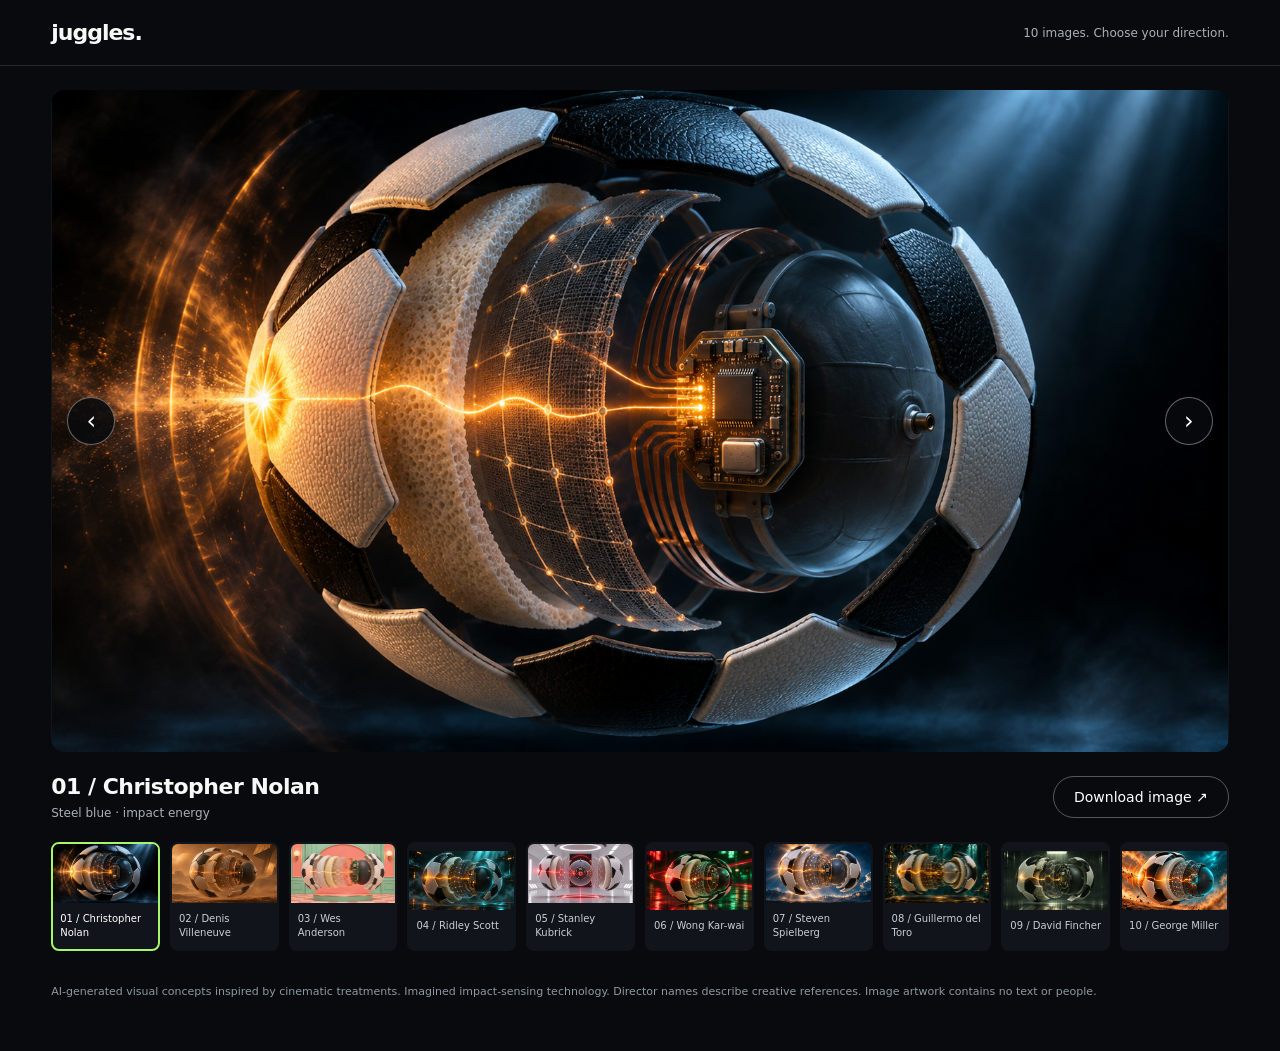
==== index.html @ 2e3f1935 "Create Juggles gallery with ten cinematic smart football hero images" ====
<!doctype html>
<html lang="en"><head><meta charset="utf-8"><meta name="viewport" content="width=device-width,initial-scale=1"><title>Juggles — Ten cinematic directions</title><meta name="description" content="Ten cinematic exploded-view smart football concepts. Choose your hero image."><style>
*{box-sizing:border-box}body{margin:0;background:#080a0d;color:#f8f8f8;font:14px system-ui,sans-serif}button,a{-webkit-tap-highlight-color:transparent}button{font:inherit;cursor:pointer}header{display:flex;justify-content:space-between;align-items:center;padding:20px 4vw;border-bottom:1px solid #ffffff20}.brand{font-size:22px;font-weight:800;letter-spacing:-1px}header span{font-size:12px;color:#a9b0ba}main{max-width:1800px;margin:auto;padding:24px 4vw}.hero{position:relative;background:#12151a;border-radius:14px;overflow:hidden;aspect-ratio:16/9}.hero img{width:100%;height:100%;object-fit:contain;display:block}.hero button{position:absolute;top:50%;transform:translateY(-50%);width:48px;height:48px;background:#080a0ddd;color:white;border:1px solid #ffffff60;border-radius:50%;font-size:24px}.prev{left:16px}.next{right:16px}.info{display:flex;align-items:center;justify-content:space-between;gap:20px;margin:22px 0}.info h1{font-size:22px;margin:0 0 7px;letter-spacing:-.5px}.info p{font-size:12px;color:#a9b0ba;margin:0}.info a{color:white;border:1px solid #ffffff50;border-radius:30px;padding:12px 20px;text-decoration:none;white-space:nowrap}.choices{display:grid;grid-template-columns:repeat(10,1fr);gap:10px;padding-bottom:20px}.choice{padding:0;background:#11151b;color:#c9ced5;text-align:left;border:2px solid transparent;border-radius:8px;overflow:hidden}.choice[aria-pressed=true]{border-color:#a6f56d;color:white}.choice img{width:100%;aspect-ratio:16/9;object-fit:cover;display:block}.choice span{font-size:10px;display:block;padding:9px 7px;line-height:1.4}button:focus-visible,a:focus-visible{outline:3px solid #a6f56d;outline-offset:4px}.note{font-size:11px;color:#8f98a5;line-height:1.7;margin:12px 0 25px}.loading{position:absolute;inset:0;display:grid;place-content:center;color:#a9b0ba;pointer-events:none}.hero img{position:relative}.sr-only{position:absolute;width:1px;height:1px;overflow:hidden;clip:rect(0,0,0,0)}@media(max-width:1000px){.choices{grid-template-columns:repeat(5,1fr)}}@media(max-width:600px){header{padding:17px 5vw}header span{font-size:10px}main{padding:20px 5vw}.hero{aspect-ratio:4/3;border-radius:9px}.hero button{width:40px;height:40px}.prev{left:8px}.next{right:8px}.info{align-items:flex-start}.info h1{font-size:18px}.info a{font-size:11px;padding:10px 14px}.choices{grid-template-columns:repeat(2,1fr);gap:12px}.choice span{font-size:12px}.note{font-size:11px}}
</style></head><body><header><a class="brand" href="./" style="color:inherit;text-decoration:none">juggles.</a><span>10 images. Choose your direction.</span></header><main><div class="hero"><span class="loading">Loading image…</span><img id="hero" src="assets/01.png" alt="Exploded smart football concept with impact sensors"><button class="prev" aria-label="Previous image">‹</button><button class="next" aria-label="Next image">›</button></div><div class="info"><div aria-live="polite"><h1 id="title"></h1><p id="subtitle"></p></div><a id="download" href="assets/01.png" download>Download image ↗</a></div><div class="choices" aria-label="Choose an image"></div><p class="note">AI-generated visual concepts inspired by cinematic treatments. Imagined impact-sensing technology. Director names describe creative references. Image artwork contains no text or people.</p></main><script>
const directions=[['Christopher Nolan','Steel blue · impact energy'],['Denis Villeneuve','Ochre haze · monumental minimalism'],['Wes Anderson','Pastels · precise symmetry'],['Ridley Scott','Industrial noir · volumetric light'],['Stanley Kubrick','Space-age white · red core'],['Wong Kar-wai','Jade & red · nocturnal atmosphere'],['Steven Spielberg','Warm backlight · cinematic wonder'],['Guillermo del Toro','Teal & gold · mechanical intricacy'],['David Fincher','Graphite · forensic precision'],['George Miller','Burnt orange · kinetic spectacle']];
const choices=document.querySelector('.choices');let current=0;
directions.forEach(([name],index)=>{const button=document.createElement('button');button.className='choice';button.setAttribute('aria-label',`Choose image ${index+1}, ${name} inspired`);button.innerHTML=`<img src="assets/${String(index+1).padStart(2,'0')}.png" alt="" loading="lazy"><span>${String(index+1).padStart(2,'0')} / ${name}</span>`;button.addEventListener('click',()=>select(index));choices.append(button)});
function select(index){current=(index+directions.length)%directions.length;const [name,description]=directions[current];const src=`assets/${String(current+1).padStart(2,'0')}.png`;document.querySelector('#hero').src=src;document.querySelector('#hero').alt=`${name}-inspired exploded soccer ball showing its layered shell and internal impact sensor technology. ${description}.`;document.querySelector('#title').textContent=`${String(current+1).padStart(2,'0')} / ${name}`;document.querySelector('#subtitle').textContent=description;document.querySelector('#download').href=src;document.querySelectorAll('.choice').forEach((button,i)=>button.setAttribute('aria-pressed',String(i===current)));history.replaceState(null,'',`#${current+1}`)}
document.querySelector('.prev').addEventListener('click',()=>select(current-1));document.querySelector('.next').addEventListener('click',()=>select(current+1));document.addEventListener('keydown',event=>{if(event.key==='ArrowLeft')select(current-1);if(event.key==='ArrowRight')select(current+1)});const initial=Number(location.hash.slice(1));select(Number.isInteger(initial)&&initial>=1&&initial<=10?initial-1:0);
</script></body></html>
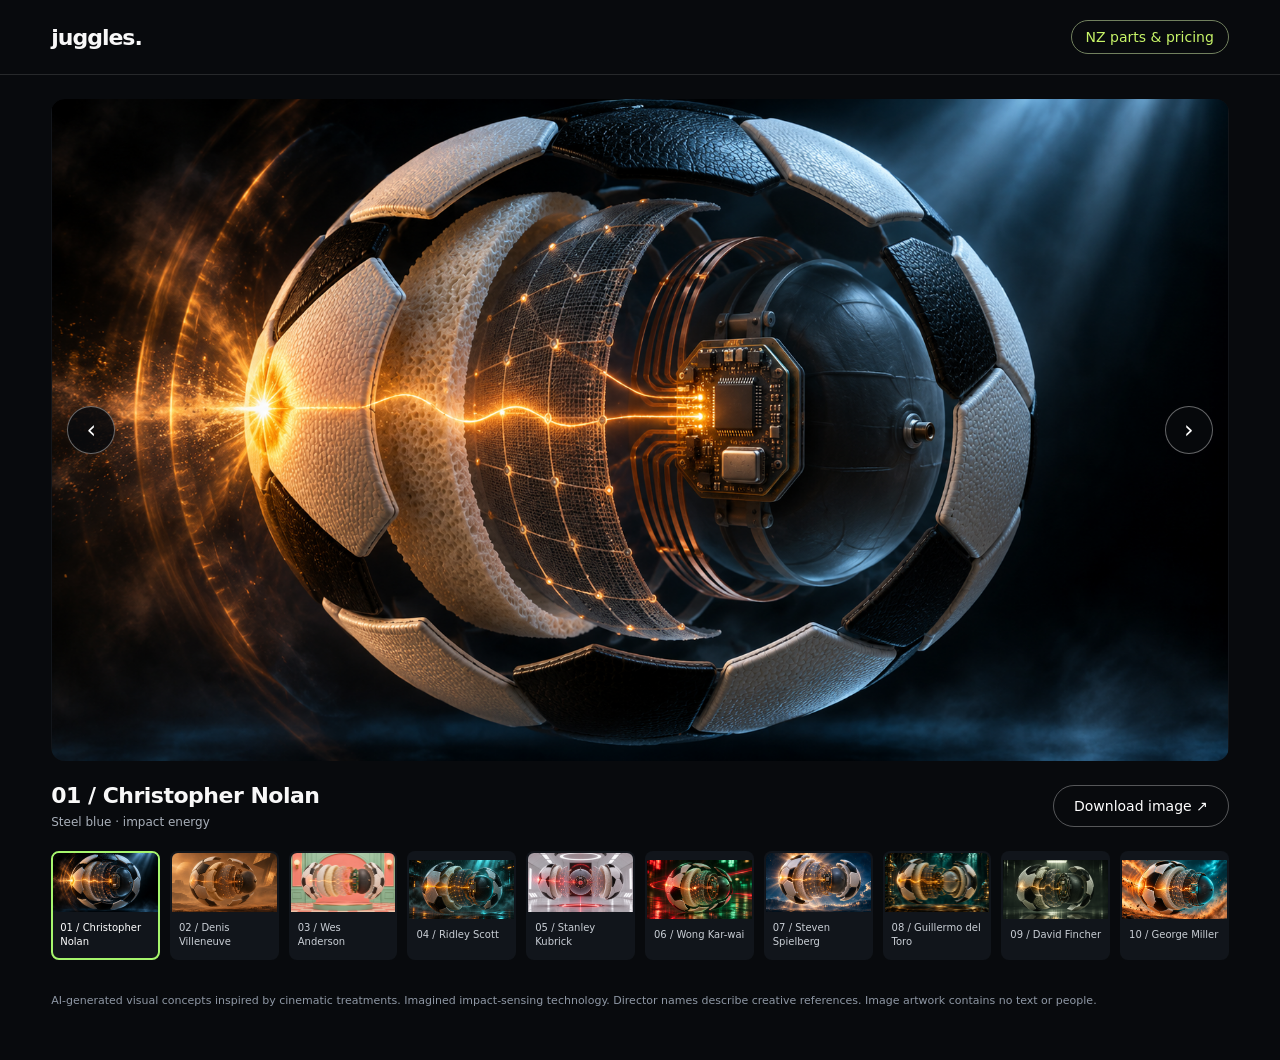
==== commit f7e49f82: "Publish the Juggles NZ parts and shipping guide" ====
--- a/index.html
+++ b/index.html
@@ -1,7 +1,7 @@
 <!doctype html>
 <html lang="en"><head><meta charset="utf-8"><meta name="viewport" content="width=device-width,initial-scale=1"><title>Juggles — Ten cinematic directions</title><meta name="description" content="Ten cinematic exploded-view smart football concepts. Choose your hero image."><style>
 *{box-sizing:border-box}body{margin:0;background:#080a0d;color:#f8f8f8;font:14px system-ui,sans-serif}button,a{-webkit-tap-highlight-color:transparent}button{font:inherit;cursor:pointer}header{display:flex;justify-content:space-between;align-items:center;padding:20px 4vw;border-bottom:1px solid #ffffff20}.brand{font-size:22px;font-weight:800;letter-spacing:-1px}header span{font-size:12px;color:#a9b0ba}main{max-width:1800px;margin:auto;padding:24px 4vw}.hero{position:relative;background:#12151a;border-radius:14px;overflow:hidden;aspect-ratio:16/9}.hero img{width:100%;height:100%;object-fit:contain;display:block}.hero button{position:absolute;top:50%;transform:translateY(-50%);width:48px;height:48px;background:#080a0ddd;color:white;border:1px solid #ffffff60;border-radius:50%;font-size:24px}.prev{left:16px}.next{right:16px}.info{display:flex;align-items:center;justify-content:space-between;gap:20px;margin:22px 0}.info h1{font-size:22px;margin:0 0 7px;letter-spacing:-.5px}.info p{font-size:12px;color:#a9b0ba;margin:0}.info a{color:white;border:1px solid #ffffff50;border-radius:30px;padding:12px 20px;text-decoration:none;white-space:nowrap}.choices{display:grid;grid-template-columns:repeat(10,1fr);gap:10px;padding-bottom:20px}.choice{padding:0;background:#11151b;color:#c9ced5;text-align:left;border:2px solid transparent;border-radius:8px;overflow:hidden}.choice[aria-pressed=true]{border-color:#a6f56d;color:white}.choice img{width:100%;aspect-ratio:16/9;object-fit:cover;display:block}.choice span{font-size:10px;display:block;padding:9px 7px;line-height:1.4}button:focus-visible,a:focus-visible{outline:3px solid #a6f56d;outline-offset:4px}.note{font-size:11px;color:#8f98a5;line-height:1.7;margin:12px 0 25px}.loading{position:absolute;inset:0;display:grid;place-content:center;color:#a9b0ba;pointer-events:none}.hero img{position:relative}.sr-only{position:absolute;width:1px;height:1px;overflow:hidden;clip:rect(0,0,0,0)}@media(max-width:1000px){.choices{grid-template-columns:repeat(5,1fr)}}@media(max-width:600px){header{padding:17px 5vw}header span{font-size:10px}main{padding:20px 5vw}.hero{aspect-ratio:4/3;border-radius:9px}.hero button{width:40px;height:40px}.prev{left:8px}.next{right:8px}.info{align-items:flex-start}.info h1{font-size:18px}.info a{font-size:11px;padding:10px 14px}.choices{grid-template-columns:repeat(2,1fr);gap:12px}.choice span{font-size:12px}.note{font-size:11px}}
-</style></head><body><header><a class="brand" href="./" style="color:inherit;text-decoration:none">juggles.</a><span>10 images. Choose your direction.</span></header><main><div class="hero"><span class="loading">Loading image…</span><img id="hero" src="assets/01.png" alt="Exploded smart football concept with impact sensors"><button class="prev" aria-label="Previous image">‹</button><button class="next" aria-label="Next image">›</button></div><div class="info"><div aria-live="polite"><h1 id="title"></h1><p id="subtitle"></p></div><a id="download" href="assets/01.png" download>Download image ↗</a></div><div class="choices" aria-label="Choose an image"></div><p class="note">AI-generated visual concepts inspired by cinematic treatments. Imagined impact-sensing technology. Director names describe creative references. Image artwork contains no text or people.</p></main><script>
+.guide-link{display:inline-block;font-size:14px;color:#c8f568;text-decoration:none;padding:8px 14px;border-radius:20px;border:1px solid #71805e}.guide-link:hover{text-decoration:underline}</style></head><body><header><a class="brand" href="./" style="color:inherit;text-decoration:none">juggles.</a><nav aria-label="Project navigation"><a class="guide-link" href="parts/">NZ parts &amp; pricing</a></nav></header><main><div class="hero"><span class="loading">Loading image…</span><img id="hero" src="assets/01.png" alt="Exploded smart football concept with impact sensors"><button class="prev" aria-label="Previous image">‹</button><button class="next" aria-label="Next image">›</button></div><div class="info"><div aria-live="polite"><h1 id="title"></h1><p id="subtitle"></p></div><a id="download" href="assets/01.png" download>Download image ↗</a></div><div class="choices" aria-label="Choose an image"></div><p class="note">AI-generated visual concepts inspired by cinematic treatments. Imagined impact-sensing technology. Director names describe creative references. Image artwork contains no text or people.</p></main><script>
 const directions=[['Christopher Nolan','Steel blue · impact energy'],['Denis Villeneuve','Ochre haze · monumental minimalism'],['Wes Anderson','Pastels · precise symmetry'],['Ridley Scott','Industrial noir · volumetric light'],['Stanley Kubrick','Space-age white · red core'],['Wong Kar-wai','Jade & red · nocturnal atmosphere'],['Steven Spielberg','Warm backlight · cinematic wonder'],['Guillermo del Toro','Teal & gold · mechanical intricacy'],['David Fincher','Graphite · forensic precision'],['George Miller','Burnt orange · kinetic spectacle']];
 const choices=document.querySelector('.choices');let current=0;
 directions.forEach(([name],index)=>{const button=document.createElement('button');button.className='choice';button.setAttribute('aria-label',`Choose image ${index+1}, ${name} inspired`);button.innerHTML=`<img src="assets/${String(index+1).padStart(2,'0')}.png" alt="" loading="lazy"><span>${String(index+1).padStart(2,'0')} / ${name}</span>`;button.addEventListener('click',()=>select(index));choices.append(button)});
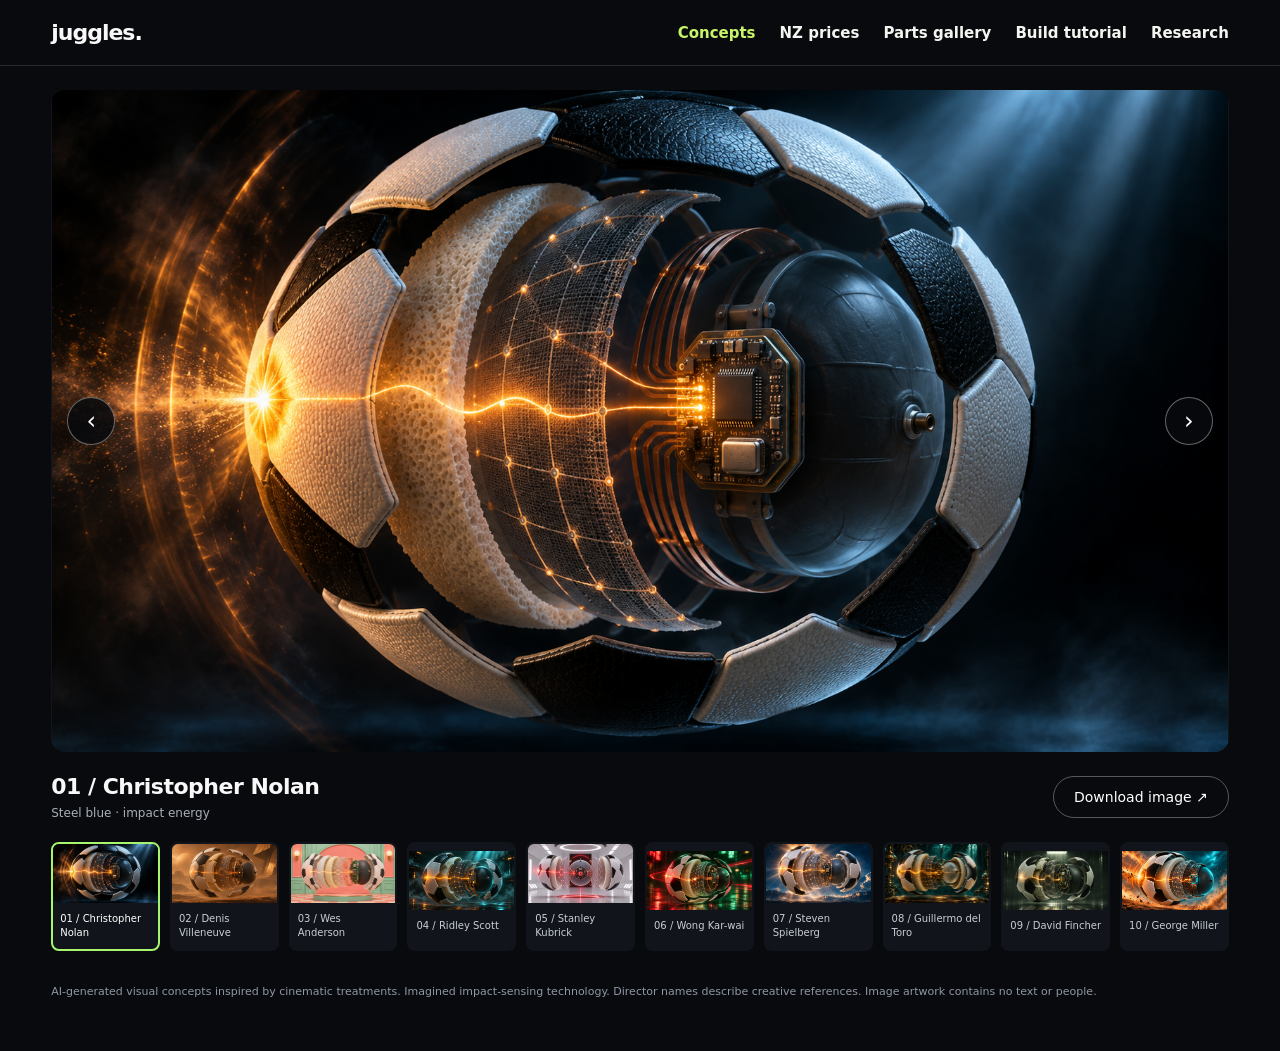
==== commit c7f25ca4: "Add component photo gallery, football build tutorial and research pages" ====
--- a/index.html
+++ b/index.html
@@ -1,7 +1,7 @@
 <!doctype html>
 <html lang="en"><head><meta charset="utf-8"><meta name="viewport" content="width=device-width,initial-scale=1"><title>Juggles — Ten cinematic directions</title><meta name="description" content="Ten cinematic exploded-view smart football concepts. Choose your hero image."><style>
 *{box-sizing:border-box}body{margin:0;background:#080a0d;color:#f8f8f8;font:14px system-ui,sans-serif}button,a{-webkit-tap-highlight-color:transparent}button{font:inherit;cursor:pointer}header{display:flex;justify-content:space-between;align-items:center;padding:20px 4vw;border-bottom:1px solid #ffffff20}.brand{font-size:22px;font-weight:800;letter-spacing:-1px}header span{font-size:12px;color:#a9b0ba}main{max-width:1800px;margin:auto;padding:24px 4vw}.hero{position:relative;background:#12151a;border-radius:14px;overflow:hidden;aspect-ratio:16/9}.hero img{width:100%;height:100%;object-fit:contain;display:block}.hero button{position:absolute;top:50%;transform:translateY(-50%);width:48px;height:48px;background:#080a0ddd;color:white;border:1px solid #ffffff60;border-radius:50%;font-size:24px}.prev{left:16px}.next{right:16px}.info{display:flex;align-items:center;justify-content:space-between;gap:20px;margin:22px 0}.info h1{font-size:22px;margin:0 0 7px;letter-spacing:-.5px}.info p{font-size:12px;color:#a9b0ba;margin:0}.info a{color:white;border:1px solid #ffffff50;border-radius:30px;padding:12px 20px;text-decoration:none;white-space:nowrap}.choices{display:grid;grid-template-columns:repeat(10,1fr);gap:10px;padding-bottom:20px}.choice{padding:0;background:#11151b;color:#c9ced5;text-align:left;border:2px solid transparent;border-radius:8px;overflow:hidden}.choice[aria-pressed=true]{border-color:#a6f56d;color:white}.choice img{width:100%;aspect-ratio:16/9;object-fit:cover;display:block}.choice span{font-size:10px;display:block;padding:9px 7px;line-height:1.4}button:focus-visible,a:focus-visible{outline:3px solid #a6f56d;outline-offset:4px}.note{font-size:11px;color:#8f98a5;line-height:1.7;margin:12px 0 25px}.loading{position:absolute;inset:0;display:grid;place-content:center;color:#a9b0ba;pointer-events:none}.hero img{position:relative}.sr-only{position:absolute;width:1px;height:1px;overflow:hidden;clip:rect(0,0,0,0)}@media(max-width:1000px){.choices{grid-template-columns:repeat(5,1fr)}}@media(max-width:600px){header{padding:17px 5vw}header span{font-size:10px}main{padding:20px 5vw}.hero{aspect-ratio:4/3;border-radius:9px}.hero button{width:40px;height:40px}.prev{left:8px}.next{right:8px}.info{align-items:flex-start}.info h1{font-size:18px}.info a{font-size:11px;padding:10px 14px}.choices{grid-template-columns:repeat(2,1fr);gap:12px}.choice span{font-size:12px}.note{font-size:11px}}
-.guide-link{display:inline-block;font-size:14px;color:#c8f568;text-decoration:none;padding:8px 14px;border-radius:20px;border:1px solid #71805e}.guide-link:hover{text-decoration:underline}</style></head><body><header><a class="brand" href="./" style="color:inherit;text-decoration:none">juggles.</a><nav aria-label="Project navigation"><a class="guide-link" href="parts/">NZ parts &amp; pricing</a></nav></header><main><div class="hero"><span class="loading">Loading image…</span><img id="hero" src="assets/01.png" alt="Exploded smart football concept with impact sensors"><button class="prev" aria-label="Previous image">‹</button><button class="next" aria-label="Next image">›</button></div><div class="info"><div aria-live="polite"><h1 id="title"></h1><p id="subtitle"></p></div><a id="download" href="assets/01.png" download>Download image ↗</a></div><div class="choices" aria-label="Choose an image"></div><p class="note">AI-generated visual concepts inspired by cinematic treatments. Imagined impact-sensing technology. Director names describe creative references. Image artwork contains no text or people.</p></main><script>
+header nav{display:flex;gap:.6rem 1.5rem;flex-wrap:wrap}header nav a{font:600 15px system-ui;color:#f4f4f0;text-decoration:none}header nav a[aria-current]{color:#c8f568}header nav a:hover{text-decoration:underline}@media(max-width:700px){header{align-items:flex-start;flex-direction:column;gap:.9rem}header nav{gap:.5rem .9rem}header nav a{font-size:14px}}</style></head><body><header><a class="brand" href="./" style="color:inherit;text-decoration:none">juggles.</a><nav aria-label="Project navigation"><a href="./" aria-current="page">Concepts</a><a href="./parts/">NZ prices</a><a href="./gallery/">Parts gallery</a><a href="./tutorial/">Build tutorial</a><a href="./research/">Research</a></nav></header><main><div class="hero"><span class="loading">Loading image…</span><img id="hero" src="assets/01.png" alt="Exploded smart football concept with impact sensors"><button class="prev" aria-label="Previous image">‹</button><button class="next" aria-label="Next image">›</button></div><div class="info"><div aria-live="polite"><h1 id="title"></h1><p id="subtitle"></p></div><a id="download" href="assets/01.png" download>Download image ↗</a></div><div class="choices" aria-label="Choose an image"></div><p class="note">AI-generated visual concepts inspired by cinematic treatments. Imagined impact-sensing technology. Director names describe creative references. Image artwork contains no text or people.</p></main><script>
 const directions=[['Christopher Nolan','Steel blue · impact energy'],['Denis Villeneuve','Ochre haze · monumental minimalism'],['Wes Anderson','Pastels · precise symmetry'],['Ridley Scott','Industrial noir · volumetric light'],['Stanley Kubrick','Space-age white · red core'],['Wong Kar-wai','Jade & red · nocturnal atmosphere'],['Steven Spielberg','Warm backlight · cinematic wonder'],['Guillermo del Toro','Teal & gold · mechanical intricacy'],['David Fincher','Graphite · forensic precision'],['George Miller','Burnt orange · kinetic spectacle']];
 const choices=document.querySelector('.choices');let current=0;
 directions.forEach(([name],index)=>{const button=document.createElement('button');button.className='choice';button.setAttribute('aria-label',`Choose image ${index+1}, ${name} inspired`);button.innerHTML=`<img src="assets/${String(index+1).padStart(2,'0')}.png" alt="" loading="lazy"><span>${String(index+1).padStart(2,'0')} / ${name}</span>`;button.addEventListener('click',()=>select(index));choices.append(button)});
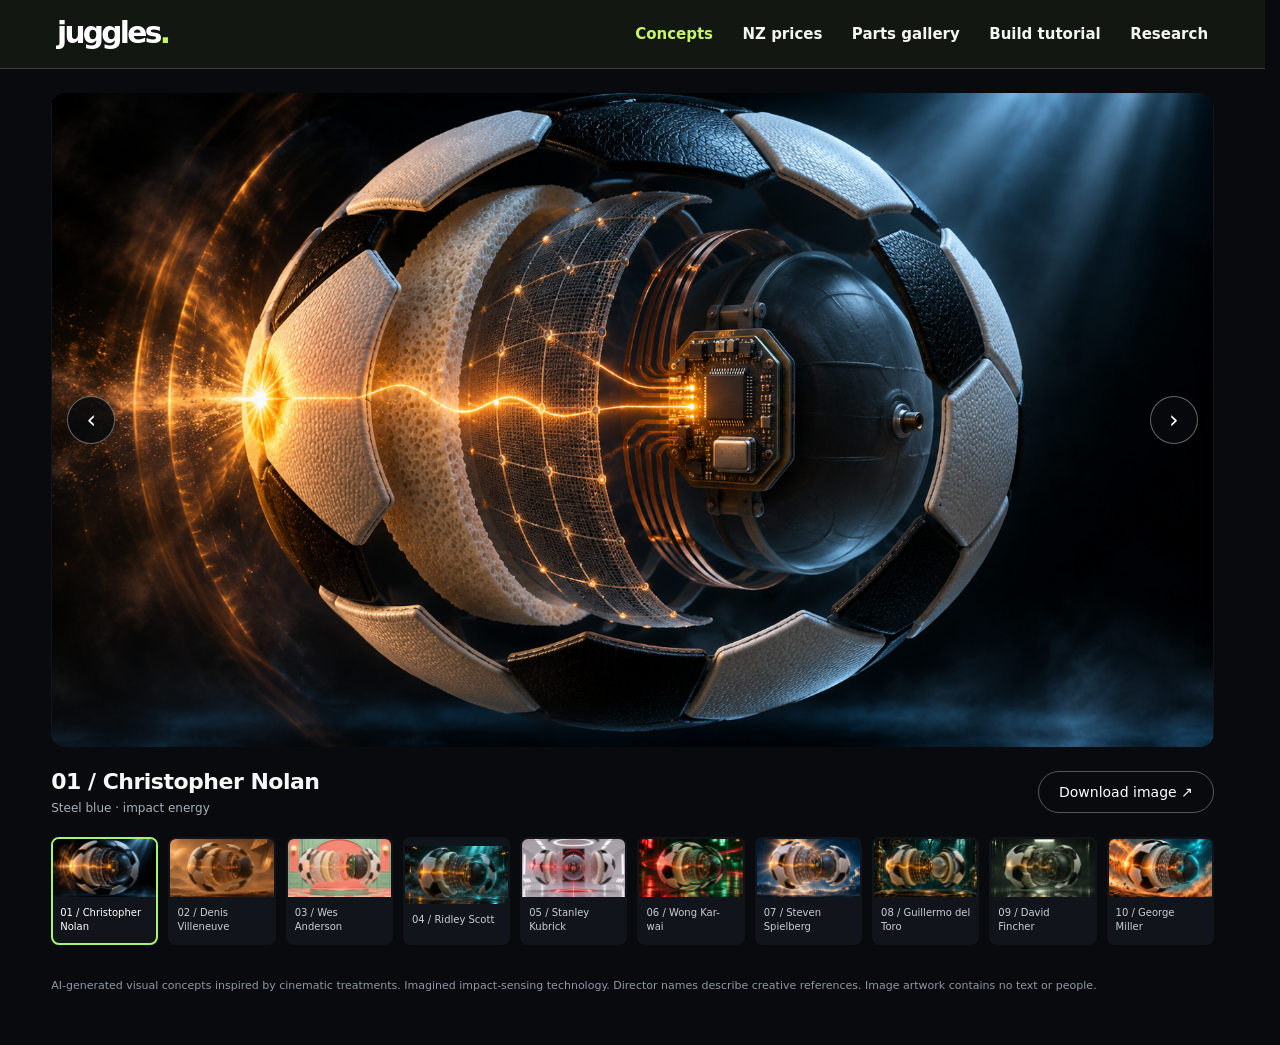
==== commit ff24b59d: "Add seven rotatable hardware models and unify project navigation" ====
--- a/index.html
+++ b/index.html
@@ -1,7 +1,19 @@
 <!doctype html>
 <html lang="en"><head><meta charset="utf-8"><meta name="viewport" content="width=device-width,initial-scale=1"><title>Juggles — Ten cinematic directions</title><meta name="description" content="Ten cinematic exploded-view smart football concepts. Choose your hero image."><style>
-*{box-sizing:border-box}body{margin:0;background:#080a0d;color:#f8f8f8;font:14px system-ui,sans-serif}button,a{-webkit-tap-highlight-color:transparent}button{font:inherit;cursor:pointer}header{display:flex;justify-content:space-between;align-items:center;padding:20px 4vw;border-bottom:1px solid #ffffff20}.brand{font-size:22px;font-weight:800;letter-spacing:-1px}header span{font-size:12px;color:#a9b0ba}main{max-width:1800px;margin:auto;padding:24px 4vw}.hero{position:relative;background:#12151a;border-radius:14px;overflow:hidden;aspect-ratio:16/9}.hero img{width:100%;height:100%;object-fit:contain;display:block}.hero button{position:absolute;top:50%;transform:translateY(-50%);width:48px;height:48px;background:#080a0ddd;color:white;border:1px solid #ffffff60;border-radius:50%;font-size:24px}.prev{left:16px}.next{right:16px}.info{display:flex;align-items:center;justify-content:space-between;gap:20px;margin:22px 0}.info h1{font-size:22px;margin:0 0 7px;letter-spacing:-.5px}.info p{font-size:12px;color:#a9b0ba;margin:0}.info a{color:white;border:1px solid #ffffff50;border-radius:30px;padding:12px 20px;text-decoration:none;white-space:nowrap}.choices{display:grid;grid-template-columns:repeat(10,1fr);gap:10px;padding-bottom:20px}.choice{padding:0;background:#11151b;color:#c9ced5;text-align:left;border:2px solid transparent;border-radius:8px;overflow:hidden}.choice[aria-pressed=true]{border-color:#a6f56d;color:white}.choice img{width:100%;aspect-ratio:16/9;object-fit:cover;display:block}.choice span{font-size:10px;display:block;padding:9px 7px;line-height:1.4}button:focus-visible,a:focus-visible{outline:3px solid #a6f56d;outline-offset:4px}.note{font-size:11px;color:#8f98a5;line-height:1.7;margin:12px 0 25px}.loading{position:absolute;inset:0;display:grid;place-content:center;color:#a9b0ba;pointer-events:none}.hero img{position:relative}.sr-only{position:absolute;width:1px;height:1px;overflow:hidden;clip:rect(0,0,0,0)}@media(max-width:1000px){.choices{grid-template-columns:repeat(5,1fr)}}@media(max-width:600px){header{padding:17px 5vw}header span{font-size:10px}main{padding:20px 5vw}.hero{aspect-ratio:4/3;border-radius:9px}.hero button{width:40px;height:40px}.prev{left:8px}.next{right:8px}.info{align-items:flex-start}.info h1{font-size:18px}.info a{font-size:11px;padding:10px 14px}.choices{grid-template-columns:repeat(2,1fr);gap:12px}.choice span{font-size:12px}.note{font-size:11px}}
-header nav{display:flex;gap:.6rem 1.5rem;flex-wrap:wrap}header nav a{font:600 15px system-ui;color:#f4f4f0;text-decoration:none}header nav a[aria-current]{color:#c8f568}header nav a:hover{text-decoration:underline}@media(max-width:700px){header{align-items:flex-start;flex-direction:column;gap:.9rem}header nav{gap:.5rem .9rem}header nav a{font-size:14px}}</style></head><body><header><a class="brand" href="./" style="color:inherit;text-decoration:none">juggles.</a><nav aria-label="Project navigation"><a href="./" aria-current="page">Concepts</a><a href="./parts/">NZ prices</a><a href="./gallery/">Parts gallery</a><a href="./tutorial/">Build tutorial</a><a href="./research/">Research</a></nav></header><main><div class="hero"><span class="loading">Loading image…</span><img id="hero" src="assets/01.png" alt="Exploded smart football concept with impact sensors"><button class="prev" aria-label="Previous image">‹</button><button class="next" aria-label="Next image">›</button></div><div class="info"><div aria-live="polite"><h1 id="title"></h1><p id="subtitle"></p></div><a id="download" href="assets/01.png" download>Download image ↗</a></div><div class="choices" aria-label="Choose an image"></div><p class="note">AI-generated visual concepts inspired by cinematic treatments. Imagined impact-sensing technology. Director names describe creative references. Image artwork contains no text or people.</p></main><script>
+*{box-sizing:border-box}body{margin:0;background:#080a0d;color:#f8f8f8;font:14px system-ui,sans-serif}button,a{-webkit-tap-highlight-color:transparent}button{font:inherit;cursor:pointer}main{max-width:1800px;margin:auto;padding:24px 4vw}.hero{position:relative;background:#12151a;border-radius:14px;overflow:hidden;aspect-ratio:16/9}.hero img{width:100%;height:100%;object-fit:contain;display:block}.hero button{position:absolute;top:50%;transform:translateY(-50%);width:48px;height:48px;background:#080a0ddd;color:white;border:1px solid #ffffff60;border-radius:50%;font-size:24px}.prev{left:16px}.next{right:16px}.info{display:flex;align-items:center;justify-content:space-between;gap:20px;margin:22px 0}.info h1{font-size:22px;margin:0 0 7px;letter-spacing:-.5px}.info p{font-size:12px;color:#a9b0ba;margin:0}.info a{color:white;border:1px solid #ffffff50;border-radius:30px;padding:12px 20px;text-decoration:none;white-space:nowrap}.choices{display:grid;grid-template-columns:repeat(10,1fr);gap:10px;padding-bottom:20px}.choice{padding:0;background:#11151b;color:#c9ced5;text-align:left;border:2px solid transparent;border-radius:8px;overflow:hidden}.choice[aria-pressed=true]{border-color:#a6f56d;color:white}.choice img{width:100%;aspect-ratio:16/9;object-fit:cover;display:block}.choice span{font-size:10px;display:block;padding:9px 7px;line-height:1.4}button:focus-visible,a:focus-visible{outline:3px solid #a6f56d;outline-offset:4px}.note{font-size:11px;color:#8f98a5;line-height:1.7;margin:12px 0 25px}.loading{position:absolute;inset:0;display:grid;place-content:center;color:#a9b0ba;pointer-events:none}.hero img{position:relative}.sr-only{position:absolute;width:1px;height:1px;overflow:hidden;clip:rect(0,0,0,0)}@media(max-width:1000px){.choices{grid-template-columns:repeat(5,1fr)}}@media(max-width:600px){main{padding:20px 5vw}.hero{aspect-ratio:4/3;border-radius:9px}.hero button{width:40px;height:40px}.prev{left:8px}.next{right:8px}.info{align-items:flex-start}.info h1{font-size:18px}.info a{font-size:11px;padding:10px 14px}.choices{grid-template-columns:repeat(2,1fr);gap:12px}.choice span{font-size:12px}.note{font-size:11px}}
+</style><link rel="stylesheet" href="./header.css">
+</head><body><header class="project-header">
+    <div class="header-inner">
+      <a class="wordmark" href="./" aria-label="Juggles home">juggles<b>.</b></a>
+      <nav aria-label="Project navigation">
+        <a href="./" aria-current="page">Concepts</a>
+        <a href="./parts/">NZ prices</a>
+        <a href="./gallery/">Parts gallery</a>
+        <a href="./tutorial/">Build tutorial</a>
+        <a href="./research/">Research</a>
+      </nav>
+    </div>
+  </header><main><div class="hero"><span class="loading">Loading image…</span><img id="hero" src="assets/01.png" alt="Exploded smart football concept with impact sensors"><button class="prev" aria-label="Previous image">‹</button><button class="next" aria-label="Next image">›</button></div><div class="info"><div aria-live="polite"><h1 id="title"></h1><p id="subtitle"></p></div><a id="download" href="assets/01.png" download>Download image ↗</a></div><div class="choices" aria-label="Choose an image"></div><p class="note">AI-generated visual concepts inspired by cinematic treatments. Imagined impact-sensing technology. Director names describe creative references. Image artwork contains no text or people.</p></main><script>
 const directions=[['Christopher Nolan','Steel blue · impact energy'],['Denis Villeneuve','Ochre haze · monumental minimalism'],['Wes Anderson','Pastels · precise symmetry'],['Ridley Scott','Industrial noir · volumetric light'],['Stanley Kubrick','Space-age white · red core'],['Wong Kar-wai','Jade & red · nocturnal atmosphere'],['Steven Spielberg','Warm backlight · cinematic wonder'],['Guillermo del Toro','Teal & gold · mechanical intricacy'],['David Fincher','Graphite · forensic precision'],['George Miller','Burnt orange · kinetic spectacle']];
 const choices=document.querySelector('.choices');let current=0;
 directions.forEach(([name],index)=>{const button=document.createElement('button');button.className='choice';button.setAttribute('aria-label',`Choose image ${index+1}, ${name} inspired`);button.innerHTML=`<img src="assets/${String(index+1).padStart(2,'0')}.png" alt="" loading="lazy"><span>${String(index+1).padStart(2,'0')} / ${name}</span>`;button.addEventListener('click',()=>select(index));choices.append(button)});
--- a/header.css
+++ b/header.css
@@ -0,0 +1,39 @@
+/* Shared navigation for every Juggles page, including the concept gallery. */
+html { scrollbar-gutter: stable; }
+body > .project-header {
+  box-sizing: border-box;
+  display: block;
+  padding: 0;
+  margin: 0;
+  border: 0;
+  border-bottom: 1px solid #394039;
+  background: #121712;
+  color: #f6faf3;
+  font: 400 1rem/1.5 system-ui, sans-serif;
+}
+.project-header .header-inner {
+  width: min(91%, 82rem);
+  min-height: 4.25rem;
+  margin: auto;
+  display: flex;
+  align-items: center;
+  justify-content: space-between;
+  gap: 1rem 2rem;
+}
+.project-header .wordmark {
+  color: #fff;
+  font: 850 1.85rem/1 system-ui, sans-serif;
+  letter-spacing: -.09em;
+  text-decoration: none;
+}
+.project-header .wordmark b { color: #c8f568; font-weight: inherit; }
+.project-header nav { display: flex; flex-wrap: wrap; gap: .4rem clamp(.9rem, 2.3vw, 2rem); align-items: center; }
+.project-header nav a { color: #f4f6f1; font: 600 .9375rem/1.5 system-ui,sans-serif; padding: .35rem 0; text-decoration: none; }
+.project-header nav a[aria-current="page"] { color: #c8f568; }
+.project-header nav a:hover { text-decoration: underline; text-underline-offset: .25em; }
+.project-header a:focus-visible { outline: 2px solid #c8f568; outline-offset: 3px; }
+@media(max-width: 720px) {
+  .project-header .header-inner { flex-direction: column; align-items: flex-start; gap: .5rem; padding-block: .9rem; }
+  .project-header nav { gap: .15rem .92rem; }
+  .project-header nav a { font-size: .875rem; }
+}
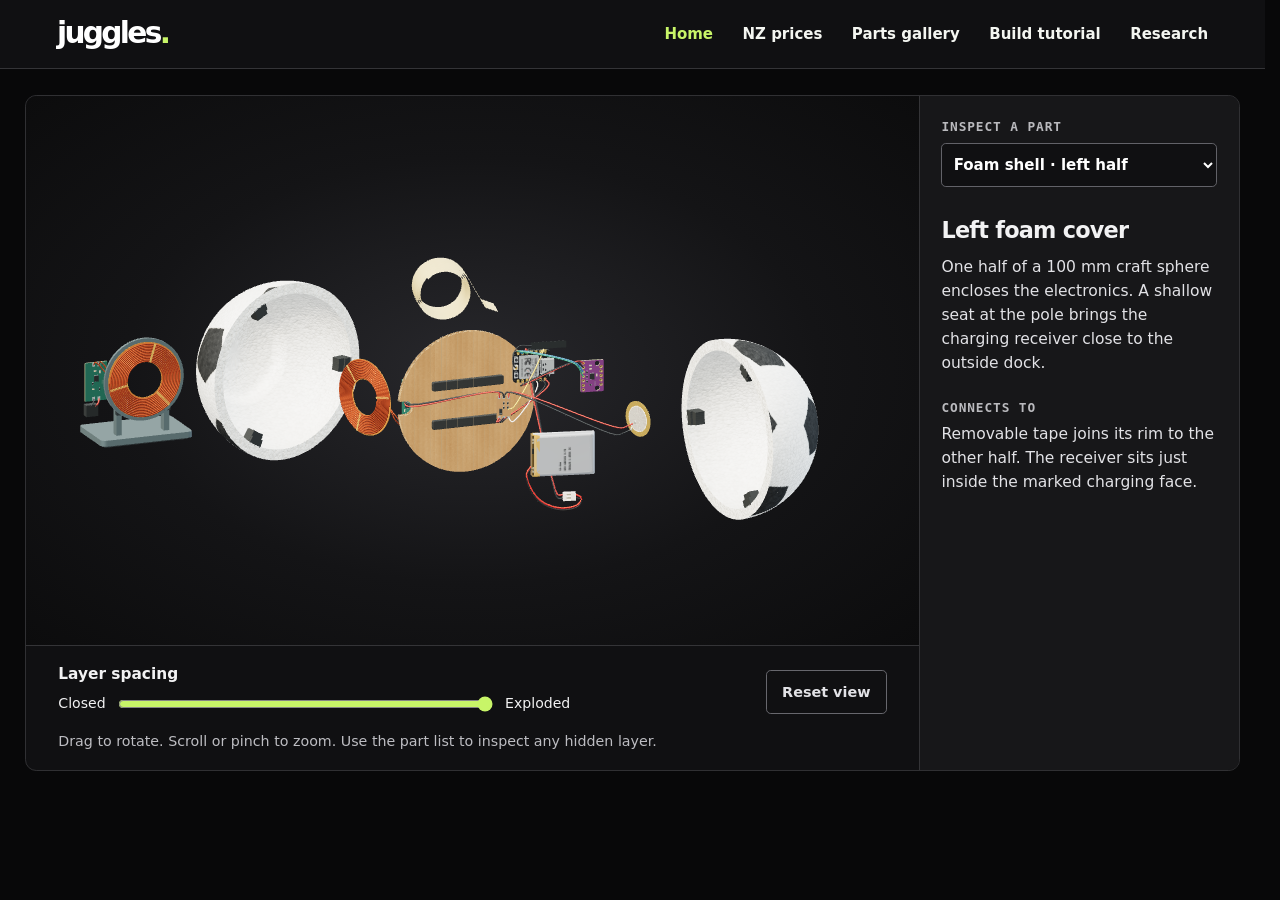
==== commit 4ef1a5c0: "Make the interactive football the homepage hero" ====
--- a/index.html
+++ b/index.html
@@ -1,22 +1,60 @@
 <!doctype html>
-<html lang="en"><head><meta charset="utf-8"><meta name="viewport" content="width=device-width,initial-scale=1"><title>Juggles — Ten cinematic directions</title><meta name="description" content="Ten cinematic exploded-view smart football concepts. Choose your hero image."><style>
-*{box-sizing:border-box}body{margin:0;background:#080a0d;color:#f8f8f8;font:14px system-ui,sans-serif}button,a{-webkit-tap-highlight-color:transparent}button{font:inherit;cursor:pointer}main{max-width:1800px;margin:auto;padding:24px 4vw}.hero{position:relative;background:#12151a;border-radius:14px;overflow:hidden;aspect-ratio:16/9}.hero img{width:100%;height:100%;object-fit:contain;display:block}.hero button{position:absolute;top:50%;transform:translateY(-50%);width:48px;height:48px;background:#080a0ddd;color:white;border:1px solid #ffffff60;border-radius:50%;font-size:24px}.prev{left:16px}.next{right:16px}.info{display:flex;align-items:center;justify-content:space-between;gap:20px;margin:22px 0}.info h1{font-size:22px;margin:0 0 7px;letter-spacing:-.5px}.info p{font-size:12px;color:#a9b0ba;margin:0}.info a{color:white;border:1px solid #ffffff50;border-radius:30px;padding:12px 20px;text-decoration:none;white-space:nowrap}.choices{display:grid;grid-template-columns:repeat(10,1fr);gap:10px;padding-bottom:20px}.choice{padding:0;background:#11151b;color:#c9ced5;text-align:left;border:2px solid transparent;border-radius:8px;overflow:hidden}.choice[aria-pressed=true]{border-color:#a6f56d;color:white}.choice img{width:100%;aspect-ratio:16/9;object-fit:cover;display:block}.choice span{font-size:10px;display:block;padding:9px 7px;line-height:1.4}button:focus-visible,a:focus-visible{outline:3px solid #a6f56d;outline-offset:4px}.note{font-size:11px;color:#8f98a5;line-height:1.7;margin:12px 0 25px}.loading{position:absolute;inset:0;display:grid;place-content:center;color:#a9b0ba;pointer-events:none}.hero img{position:relative}.sr-only{position:absolute;width:1px;height:1px;overflow:hidden;clip:rect(0,0,0,0)}@media(max-width:1000px){.choices{grid-template-columns:repeat(5,1fr)}}@media(max-width:600px){main{padding:20px 5vw}.hero{aspect-ratio:4/3;border-radius:9px}.hero button{width:40px;height:40px}.prev{left:8px}.next{right:8px}.info{align-items:flex-start}.info h1{font-size:18px}.info a{font-size:11px;padding:10px 14px}.choices{grid-template-columns:repeat(2,1fr);gap:12px}.choice span{font-size:12px}.note{font-size:11px}}
-</style><link rel="stylesheet" href="./header.css">
-</head><body><header class="project-header">
+<html lang="en">
+<head>
+  <meta charset="utf-8">
+  <meta name="viewport" content="width=device-width,initial-scale=1">
+  <title>Juggles — Interactive football prototype</title>
+  <meta name="description" content="Explore the shell, sensors and charging system of the Juggles smart football in 3D.">
+  <link rel="stylesheet" href="./header.css">
+  <link rel="stylesheet" href="./gallery/assembly.css">
+  <link rel="stylesheet" href="./home.css">
+  <script type="importmap">{"imports":{"three":"./gallery/vendor/three.module.min.js"}}</script>
+  <script type="module" src="./gallery/assembly-view.js"></script>
+</head>
+<body>
+  <header class="project-header">
     <div class="header-inner">
       <a class="wordmark" href="./" aria-label="Juggles home">juggles<b>.</b></a>
       <nav aria-label="Project navigation">
-        <a href="./" aria-current="page">Concepts</a>
+        <a href="./" aria-current="page">Home</a>
         <a href="./parts/">NZ prices</a>
         <a href="./gallery/">Parts gallery</a>
         <a href="./tutorial/">Build tutorial</a>
         <a href="./research/">Research</a>
       </nav>
     </div>
-  </header><main><div class="hero"><span class="loading">Loading image…</span><img id="hero" src="assets/01.png" alt="Exploded smart football concept with impact sensors"><button class="prev" aria-label="Previous image">‹</button><button class="next" aria-label="Next image">›</button></div><div class="info"><div aria-live="polite"><h1 id="title"></h1><p id="subtitle"></p></div><a id="download" href="assets/01.png" download>Download image ↗</a></div><div class="choices" aria-label="Choose an image"></div><p class="note">AI-generated visual concepts inspired by cinematic treatments. Imagined impact-sensing technology. Director names describe creative references. Image artwork contains no text or people.</p></main><script>
-const directions=[['Christopher Nolan','Steel blue · impact energy'],['Denis Villeneuve','Ochre haze · monumental minimalism'],['Wes Anderson','Pastels · precise symmetry'],['Ridley Scott','Industrial noir · volumetric light'],['Stanley Kubrick','Space-age white · red core'],['Wong Kar-wai','Jade & red · nocturnal atmosphere'],['Steven Spielberg','Warm backlight · cinematic wonder'],['Guillermo del Toro','Teal & gold · mechanical intricacy'],['David Fincher','Graphite · forensic precision'],['George Miller','Burnt orange · kinetic spectacle']];
-const choices=document.querySelector('.choices');let current=0;
-directions.forEach(([name],index)=>{const button=document.createElement('button');button.className='choice';button.setAttribute('aria-label',`Choose image ${index+1}, ${name} inspired`);button.innerHTML=`<img src="assets/${String(index+1).padStart(2,'0')}.png" alt="" loading="lazy"><span>${String(index+1).padStart(2,'0')} / ${name}</span>`;button.addEventListener('click',()=>select(index));choices.append(button)});
-function select(index){current=(index+directions.length)%directions.length;const [name,description]=directions[current];const src=`assets/${String(current+1).padStart(2,'0')}.png`;document.querySelector('#hero').src=src;document.querySelector('#hero').alt=`${name}-inspired exploded soccer ball showing its layered shell and internal impact sensor technology. ${description}.`;document.querySelector('#title').textContent=`${String(current+1).padStart(2,'0')} / ${name}`;document.querySelector('#subtitle').textContent=description;document.querySelector('#download').href=src;document.querySelectorAll('.choice').forEach((button,i)=>button.setAttribute('aria-pressed',String(i===current)));history.replaceState(null,'',`#${current+1}`)}
-document.querySelector('.prev').addEventListener('click',()=>select(current-1));document.querySelector('.next').addEventListener('click',()=>select(current+1));document.addEventListener('keydown',event=>{if(event.key==='ArrowLeft')select(current-1);if(event.key==='ArrowRight')select(current+1)});const initial=Number(location.hash.slice(1));select(Number.isInteger(initial)&&initial>=1&&initial<=10?initial-1:0);
-</script></body></html>
+  </header>
+  <main class="home-hero" aria-label="Interactive Juggles football">
+        <div class="assembly-viewport" id="assembly-stage">
+          <img class="assembly-poster" src="./gallery/images/home-assembly.webp" alt="Exploded prototype showing two marked foam shell halves, the card carrier, sensors, battery and external charging dock." fetchpriority="high">
+          <div class="assembly-marker" hidden aria-hidden="true"></div>
+        </div>
+        <aside class="assembly-inspector" aria-label="Part information">
+          <label for="assembly-part">Inspect a part</label>
+          <select id="assembly-part" aria-controls="assembly-description">
+            <option value="shell-left">Foam shell · left half</option>
+            <option value="shell-right">Foam shell · right half</option>
+            <option value="seam">Removable tape seam</option>
+            <option value="carrier">Card carrier &amp; EVA pads</option>
+            <option value="controller">Bluetooth controller</option>
+            <option value="motion">Motion sensor</option>
+            <option value="piezo">Piezo contact disc</option>
+            <option value="battery">Rechargeable cell</option>
+            <option value="receiver">Wireless receiver</option>
+            <option value="dock">External charging dock</option>
+            <option value="harness">Wiring harness</option>
+          </select>
+          <div id="assembly-description">
+            <h3 id="assembly-name">Polystyrene hemisphere</h3>
+            <p id="assembly-purpose">Half of a hollowed craft sphere forms a removable cover for inspecting the electronics after a hand tap.</p>
+            <h4>Connects to</h4><p id="assembly-connection">The two halves meet at the equator. Removable tape holds the seam closed around the card carrier.</p>
+          </div>
+        </aside>
+      <div class="assembly-controls">
+        <div class="assembly-slider"><label for="assembly-spread">Layer spacing</label><div><span>Closed</span><input type="range" id="assembly-spread" min="0" max="100" value="100" disabled><span>Exploded</span></div></div>
+        <button type="button" id="assembly-reset" disabled>Reset view</button>
+      </div>
+      <p class="assembly-help" id="assembly-help">Drag to rotate. Scroll or pinch to zoom. Use the part list to inspect any hidden layer.</p>
+  </main>
+</body>
+</html>
--- a/header.css
+++ b/header.css
@@ -6,8 +6,8 @@
   padding: 0;
   margin: 0;
   border: 0;
-  border-bottom: 1px solid #394039;
-  background: #121712;
+  border-bottom: 1px solid #343437;
+  background: #101012;
   color: #f6faf3;
   font: 400 1rem/1.5 system-ui, sans-serif;
 }
--- a/gallery/assembly.css
+++ b/gallery/assembly.css
@@ -0,0 +1,46 @@
+.assembly {margin:4rem 0 0; overflow:hidden; border-radius:.7rem; color:#f2f5e8; background:#101911; border:1px solid #354637;}
+.assembly-heading {display:flex; align-items:end; justify-content:space-between; gap:2rem; padding:clamp(1.2rem,3vw,2.6rem); background:#141f18; border-bottom:1px solid #384a3c;}
+.assembly-heading h2 {font-size:clamp(3.2rem,6vw,6rem); line-height:.92; margin:.35rem 0 0; color:#f7f8f0;}
+.assembly-heading h2 span {color:#c8f568;}
+.assembly-kicker,.assembly-inspector label,.assembly-inspector h4 {font:650 .8rem/1.5 ui-monospace,Consolas,monospace; letter-spacing:.07em; text-transform:uppercase;}
+.assembly-kicker {color:#c8f568;margin:0;}
+.assembly-heading > p {color:#d4dfcc;max-width:34ch;margin:0;}
+.assembly-bench {display:grid;grid-template-columns:minmax(0,1fr) minmax(15rem,24%);}
+.assembly-viewport {position:relative;min-width:0;min-height:clamp(24rem,35vw,34rem);overflow:hidden;isolation:isolate;background:radial-gradient(ellipse at 54% 51%,#38463a 0%,#202e25 40%,#111c16 69%,#0b130f 100%);}
+.assembly-viewport canvas,.assembly-poster {display:block;position:absolute;inset:0;width:100%;height:100%;object-fit:contain;}
+.assembly-viewport canvas {touch-action:none;cursor:grab;}
+.assembly-viewport canvas:active {cursor:grabbing;}
+.assembly-viewport canvas:focus-visible {outline:2px solid #c8f568;outline-offset:-4px;}
+.assembly-viewport [hidden] {display:none;}
+.assembly-marker {pointer-events:none;position:absolute;left:0;top:0;width:13px;height:13px;border:2px solid #d6ff81;border-radius:50%;background:#17211644;box-shadow:0 0 0 3px #18281777;transform:translate(-50%,-50%);}
+.assembly-inspector {background:#1c2921;border-left:1px solid #405043;padding:clamp(1rem,1.7vw,1.6rem);align-self:stretch;}
+.assembly-inspector label,.assembly-inspector h4 {color:#c3de9f;display:block;margin:0 0 .4rem;}
+.assembly-inspector select {color-scheme:dark;max-width:100%;width:100%;border:1px solid #647664;border-radius:.3rem;background:#131f17;color:white;padding:.65rem .45rem;font:600 .94rem system-ui;}
+.assembly-inspector h3 {margin:1.6rem 0 .5rem;font-size:1.4rem;letter-spacing:-.035em;}
+.assembly-inspector h4 {margin:1.4rem 0 .3rem;}
+.assembly-inspector p {margin:0;color:#e1e9db;font-size:.97rem;}
+.assembly-controls {display:flex;align-items:center;justify-content:space-between;gap:1rem;flex-wrap:wrap;padding:1rem clamp(1rem,2.5vw,2rem) .5rem;border-top:1px solid #405043;}
+.assembly-slider {width:min(100%,32rem);}
+.assembly-slider label {font-weight:650;font-size:.96rem;}
+.assembly-slider div {display:flex;align-items:center;gap:.65rem;font-size:.88rem;}
+.assembly-slider input {flex:1; min-width:2rem; accent-color:#c8f568;cursor:pointer;}
+.assembly-controls button {border:1px solid #82987e;background:transparent;color:#edf3e7;padding:.5rem .95rem;border-radius:.3rem;cursor:pointer;font:600 .9rem system-ui;}
+.assembly-help {margin:0;padding:0 clamp(1rem,2.5vw,2rem) 1.1rem;color:#c4d4c2;font-size:.89rem;}
+@media(max-width:740px){
+  .assembly-heading {align-items:start;flex-direction:column;gap:.8rem;}
+  .assembly-heading > p {max-width:52ch;}
+  .assembly-bench {grid-template-columns:1fr;}
+  .assembly-viewport {min-height:clamp(15rem,68vw,25rem);}
+  .assembly-inspector {border-left:0;border-top:1px solid #405043;}
+  .assembly-inspector h3 {margin-top:1rem;}
+  .assembly-inspector h4 {margin-top:.8rem;}
+  .assembly-controls {padding-bottom:.8rem;}
+  .assembly-help {line-height:1.45;}
+}
+#foam-materials {margin-top:2.5rem;}
+#foam-materials > ul {list-style:none;margin:1.5rem 0 2rem;padding:0;display:grid;grid-template-columns:repeat(3,1fr);gap:1rem;}
+#foam-materials > ul li {border:1px solid var(--line);background:#fff;border-radius:.4rem;padding:1.1rem;}
+#foam-materials > ul strong {display:block;margin-bottom:.45rem;}
+#foam-materials ol {padding-left:1.4rem;}
+#foam-materials ol li {margin-bottom:.6rem;}
+@media(max-width:740px){#foam-materials > ul{grid-template-columns:1fr;}}
--- a/home.css
+++ b/home.css
@@ -0,0 +1,41 @@
+* { box-sizing: border-box; }
+body { margin: 0; background: #080809; color: #f2f2f3; font: 1rem/1.55 system-ui, sans-serif; }
+.home-hero {
+  width: min(96%, 100rem);
+  margin: clamp(.75rem, 2vw, 2rem) auto;
+  display: grid;
+  grid-template-columns: minmax(0, 1fr) minmax(16rem, 20rem);
+  grid-template-areas: "stage inspector" "controls inspector" "help inspector";
+  overflow: hidden;
+  border: 1px solid #303033;
+  border-radius: .7rem;
+  background: #101012;
+}
+.assembly-viewport {
+  grid-area: stage;
+  min-height: clamp(23rem, 61svh, 47rem);
+  background: radial-gradient(ellipse at center, #28282c, #141416 55%, #0c0c0d);
+}
+.assembly-inspector { grid-area: inspector; background: #171719; border-color: #343437; }
+.assembly-inspector label, .assembly-inspector h4 { color: #bababe; }
+.assembly-inspector select { background: #101012; border-color: #626268; min-height: 44px; }
+.assembly-inspector p, .assembly-controls button { color: #e2e2e6; }
+.assembly-controls { grid-area: controls; border-color: #343437; }
+.assembly-controls button { min-height: 44px; border-color: #67676d; }
+.assembly-help { grid-area: help; color: #bdbdc2; }
+.assembly-slider input { height: 32px; }
+@media (max-width: 740px) {
+  .home-hero {
+    width: 100%;
+    margin: 0;
+    border: 0;
+    border-radius: 0;
+    grid-template-columns: minmax(0, 1fr);
+    grid-template-areas: "stage" "controls" "help" "inspector";
+  }
+  .assembly-viewport { min-height: clamp(14rem, 64vw, 24rem); }
+  .assembly-controls { flex-wrap: nowrap; gap: .8rem; }
+  .assembly-controls button { flex: none; }
+  .assembly-slider { min-width: 0; }
+  .assembly-inspector { padding-bottom: 2rem; }
+}
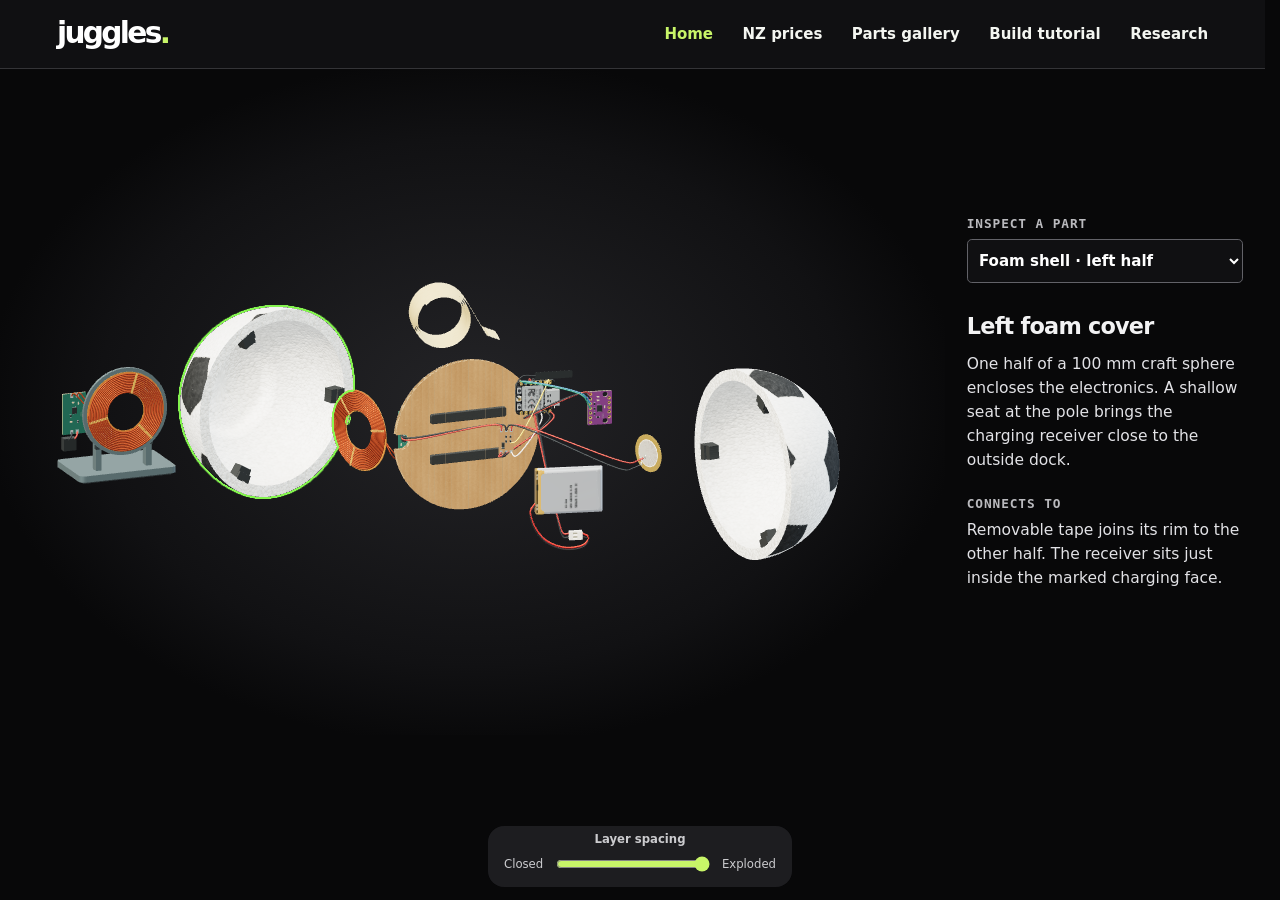
==== commit b750b9d5: "Outline selected football parts and float the homepage layer control" ====
--- a/index.html
+++ b/index.html
@@ -27,7 +27,6 @@
   <main class="home-hero" aria-label="Interactive Juggles football">
         <div class="assembly-viewport" id="assembly-stage">
           <img class="assembly-poster" src="./gallery/images/home-assembly.webp" alt="Exploded prototype showing two marked foam shell halves, the card carrier, sensors, battery and external charging dock." fetchpriority="high">
-          <div class="assembly-marker" hidden aria-hidden="true"></div>
         </div>
         <aside class="assembly-inspector" aria-label="Part information">
           <label for="assembly-part">Inspect a part</label>
@@ -52,9 +51,7 @@
         </aside>
       <div class="assembly-controls">
         <div class="assembly-slider"><label for="assembly-spread">Layer spacing</label><div><span>Closed</span><input type="range" id="assembly-spread" min="0" max="100" value="100" disabled><span>Exploded</span></div></div>
-        <button type="button" id="assembly-reset" disabled>Reset view</button>
       </div>
-      <p class="assembly-help" id="assembly-help">Drag to rotate. Scroll or pinch to zoom. Use the part list to inspect any hidden layer.</p>
   </main>
 </body>
 </html>
--- a/home.css
+++ b/home.css
@@ -1,41 +1,39 @@
 * { box-sizing: border-box; }
 body { margin: 0; background: #080809; color: #f2f2f3; font: 1rem/1.55 system-ui, sans-serif; }
 .home-hero {
-  width: min(96%, 100rem);
-  margin: clamp(.75rem, 2vw, 2rem) auto;
+  width: min(100%, 100rem);
+  margin: 0 auto;
+  padding-bottom: calc(6rem + env(safe-area-inset-bottom));
   display: grid;
   grid-template-columns: minmax(0, 1fr) minmax(16rem, 20rem);
-  grid-template-areas: "stage inspector" "controls inspector" "help inspector";
-  overflow: hidden;
-  border: 1px solid #303033;
-  border-radius: .7rem;
-  background: #101012;
 }
 .assembly-viewport {
-  grid-area: stage;
-  min-height: clamp(23rem, 61svh, 47rem);
-  background: radial-gradient(ellipse at center, #28282c, #141416 55%, #0c0c0d);
+  min-height: clamp(23rem, 74svh, 53rem);
+  background: radial-gradient(ellipse at center, #242427, #111113 56%, #080809 73%);
 }
-.assembly-inspector { grid-area: inspector; background: #171719; border-color: #343437; }
+.assembly-inspector { align-self: center; background: transparent; border: 0; }
 .assembly-inspector label, .assembly-inspector h4 { color: #bababe; }
 .assembly-inspector select { background: #101012; border-color: #626268; min-height: 44px; }
-.assembly-inspector p, .assembly-controls button { color: #e2e2e6; }
-.assembly-controls { grid-area: controls; border-color: #343437; }
-.assembly-controls button { min-height: 44px; border-color: #67676d; }
-.assembly-help { grid-area: help; color: #bdbdc2; }
+.assembly-inspector p { color: #e2e2e6; }
+.assembly-controls {
+  position: fixed;
+  z-index: 2;
+  bottom: calc(.8rem + env(safe-area-inset-bottom));
+  left: 50%;
+  transform: translateX(-50%);
+  width: min(19rem, calc(100% - 2rem));
+  padding: .35rem 1rem;
+  border: 0;
+  border-radius: 1rem;
+  background: rgb(33 33 36 / 90%);
+  backdrop-filter: blur(12px);
+  color: #cbcbce;
+}
+.assembly-slider { width: 100%; text-align: center; }
+.assembly-slider label { display: block; font: 600 .73rem/1.2 system-ui; }
+.assembly-slider div { font-size: .73rem; }
 .assembly-slider input { height: 32px; }
 @media (max-width: 740px) {
-  .home-hero {
-    width: 100%;
-    margin: 0;
-    border: 0;
-    border-radius: 0;
-    grid-template-columns: minmax(0, 1fr);
-    grid-template-areas: "stage" "controls" "help" "inspector";
-  }
+  .home-hero { grid-template-columns: minmax(0, 1fr); }
   .assembly-viewport { min-height: clamp(14rem, 64vw, 24rem); }
-  .assembly-controls { flex-wrap: nowrap; gap: .8rem; }
-  .assembly-controls button { flex: none; }
-  .assembly-slider { min-width: 0; }
-  .assembly-inspector { padding-bottom: 2rem; }
 }
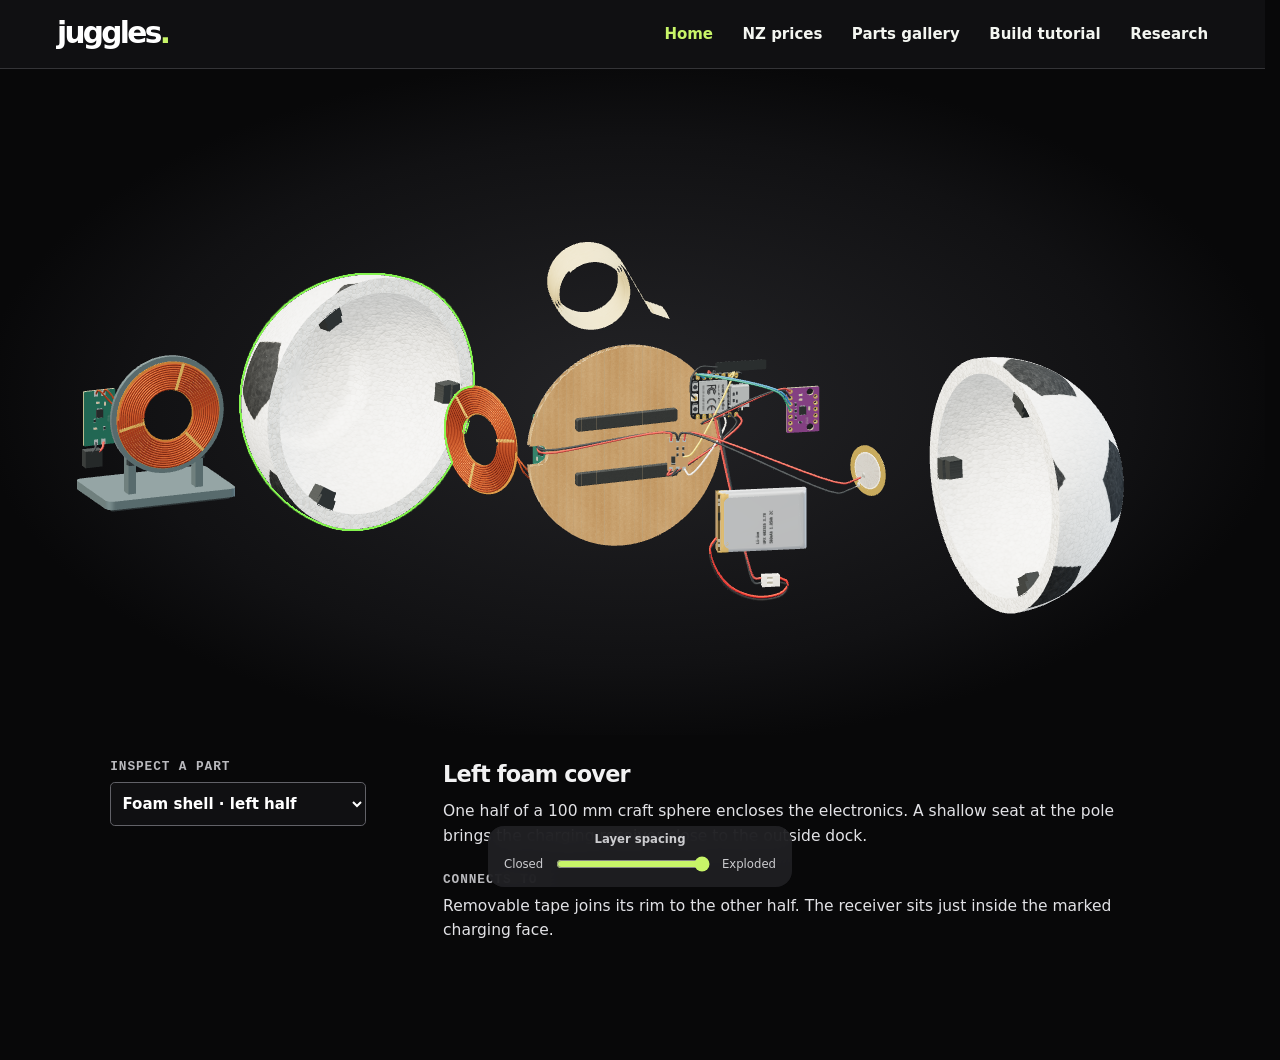
==== commit 216fb176: "Give the homepage ball full width and simplify its loading state" ====
--- a/index.html
+++ b/index.html
@@ -26,7 +26,7 @@
   </header>
   <main class="home-hero" aria-label="Interactive Juggles football">
         <div class="assembly-viewport" id="assembly-stage">
-          <img class="assembly-poster" src="./gallery/images/home-assembly.webp" alt="Exploded prototype showing two marked foam shell halves, the card carrier, sensors, battery and external charging dock." fetchpriority="high">
+          <span class="assembly-loading" role="status">Loading model…</span>
         </div>
         <aside class="assembly-inspector" aria-label="Part information">
           <label for="assembly-part">Inspect a part</label>
--- a/home.css
+++ b/home.css
@@ -5,13 +5,34 @@
   margin: 0 auto;
   padding-bottom: calc(6rem + env(safe-area-inset-bottom));
   display: grid;
-  grid-template-columns: minmax(0, 1fr) minmax(16rem, 20rem);
+  grid-template-columns: minmax(0, 1fr);
 }
 .assembly-viewport {
   min-height: clamp(23rem, 74svh, 53rem);
   background: radial-gradient(ellipse at center, #242427, #111113 56%, #080809 73%);
 }
-.assembly-inspector { align-self: center; background: transparent; border: 0; }
+.assembly-loading {
+  position: absolute;
+  inset: 0;
+  display: grid;
+  place-content: center;
+  color: #a3a3a9;
+  font-size: .8rem;
+}
+.assembly-inspector {
+  width: min(92%, 68rem);
+  margin-inline: auto;
+  display: grid;
+  grid-template-columns: minmax(12rem, 16rem) minmax(0, 1fr);
+  grid-template-rows: auto 1fr;
+  align-items: start;
+  column-gap: clamp(2rem, 6vw, 6rem);
+  background: transparent;
+  border: 0;
+}
+.assembly-inspector select { grid-column: 1; }
+#assembly-description { grid-area: 1 / 2 / 3 / 3; }
+.assembly-inspector h3 { margin-top: 0; }
 .assembly-inspector label, .assembly-inspector h4 { color: #bababe; }
 .assembly-inspector select { background: #101012; border-color: #626268; min-height: 44px; }
 .assembly-inspector p { color: #e2e2e6; }
@@ -34,6 +55,7 @@
 .assembly-slider div { font-size: .73rem; }
 .assembly-slider input { height: 32px; }
 @media (max-width: 740px) {
-  .home-hero { grid-template-columns: minmax(0, 1fr); }
+  .assembly-inspector { display: block; }
+  .assembly-inspector h3 { margin-top: 1rem; }
   .assembly-viewport { min-height: clamp(14rem, 64vw, 24rem); }
 }
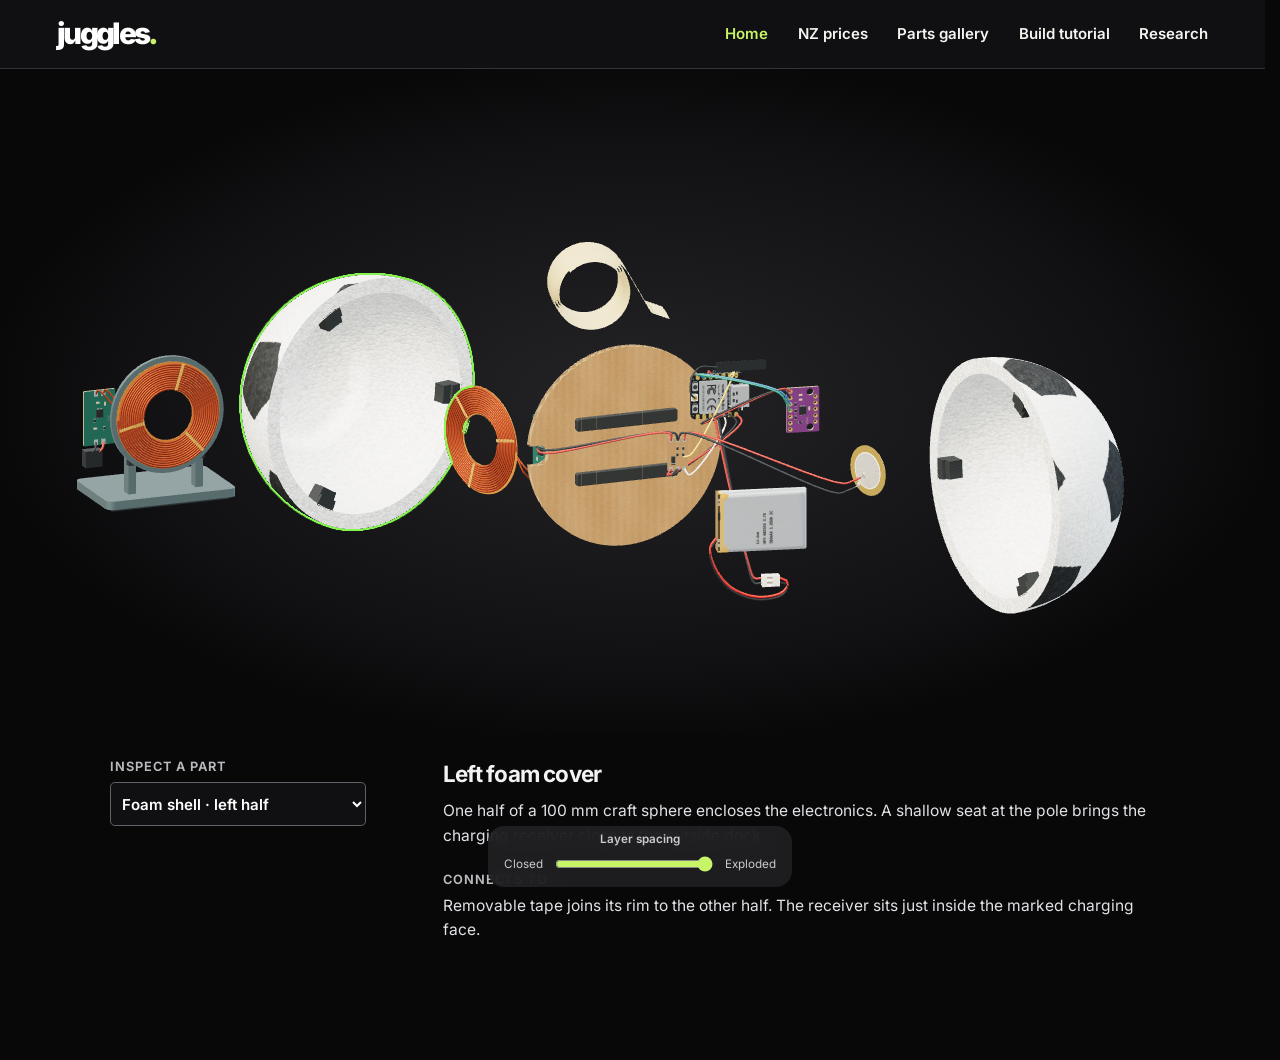
==== commit 0516970c: "Add responsive navigation and self-host Inter across the site" ====
--- a/index.html
+++ b/index.html
@@ -6,6 +6,7 @@
   <title>Juggles — Interactive football prototype</title>
   <meta name="description" content="Explore the shell, sensors and charging system of the Juggles smart football in 3D.">
   <link rel="stylesheet" href="./header.css">
+  <script defer src="./header.js"></script>
   <link rel="stylesheet" href="./gallery/assembly.css">
   <link rel="stylesheet" href="./home.css">
   <script type="importmap">{"imports":{"three":"./gallery/vendor/three.module.min.js"}}</script>
@@ -15,7 +16,10 @@
   <header class="project-header">
     <div class="header-inner">
       <a class="wordmark" href="./" aria-label="Juggles home">juggles<b>.</b></a>
-      <nav aria-label="Project navigation">
+      <button class="nav-toggle" type="button" aria-expanded="false" aria-controls="project-nav" aria-label="Open navigation" hidden>
+        <span aria-hidden="true"></span>
+      </button>
+      <nav id="project-nav" aria-label="Project navigation">
         <a href="./" aria-current="page">Home</a>
         <a href="./parts/">NZ prices</a>
         <a href="./gallery/">Parts gallery</a>
--- a/header.css
+++ b/header.css
@@ -1,3 +1,19 @@
+@font-face {
+  font-family: Inter;
+  src: url("./fonts/inter-normal.woff2") format("woff2");
+  font-style: normal;
+  font-weight: 100 900;
+  font-display: swap;
+}
+@font-face {
+  font-family: Inter;
+  src: url("./fonts/inter-italic.woff2") format("woff2");
+  font-style: italic;
+  font-weight: 100 900;
+  font-display: swap;
+}
+:root { --site-font: Inter, system-ui, sans-serif; }
+body, button, input, select, textarea, code, pre, kbd { font-family: var(--site-font); }
 /* Shared navigation for every Juggles page, including the concept gallery. */
 html { scrollbar-gutter: stable; }
 body > .project-header {
@@ -9,7 +25,7 @@
   border-bottom: 1px solid #343437;
   background: #101012;
   color: #f6faf3;
-  font: 400 1rem/1.5 system-ui, sans-serif;
+  font: 400 1rem/1.5 var(--site-font);
 }
 .project-header .header-inner {
   width: min(91%, 82rem);
@@ -22,18 +38,65 @@
 }
 .project-header .wordmark {
   color: #fff;
-  font: 850 1.85rem/1 system-ui, sans-serif;
+  font: 850 1.85rem/1 var(--site-font);
   letter-spacing: -.09em;
   text-decoration: none;
 }
 .project-header .wordmark b { color: #c8f568; font-weight: inherit; }
 .project-header nav { display: flex; flex-wrap: wrap; gap: .4rem clamp(.9rem, 2.3vw, 2rem); align-items: center; }
-.project-header nav a { color: #f4f6f1; font: 600 .9375rem/1.5 system-ui,sans-serif; padding: .35rem 0; text-decoration: none; }
+.project-header nav a { color: #f4f6f1; font: 600 .9375rem/1.5 var(--site-font); padding: .35rem 0; text-decoration: none; }
 .project-header nav a[aria-current="page"] { color: #c8f568; }
 .project-header nav a:hover { text-decoration: underline; text-underline-offset: .25em; }
 .project-header a:focus-visible { outline: 2px solid #c8f568; outline-offset: 3px; }
-@media(max-width: 720px) {
-  .project-header .header-inner { flex-direction: column; align-items: flex-start; gap: .5rem; padding-block: .9rem; }
-  .project-header nav { gap: .15rem .92rem; }
-  .project-header nav a { font-size: .875rem; }
+.project-header { position: relative; z-index: 5; }
+.nav-toggle { display: none; }
+@media (max-width: 1180px), (pointer: coarse) and (max-width: 1366px) {
+  .project-header .header-inner { flex-wrap: wrap; gap: .25rem 1rem; padding-block: .45rem; }
+  .project-header .nav-toggle:not([hidden]) {
+    display: grid;
+    place-items: center;
+    width: 46px;
+    height: 46px;
+    padding: 0;
+    border: 0;
+    border-radius: .7rem;
+    background: transparent;
+    color: white;
+    cursor: pointer;
+  }
+  .nav-toggle:hover, .project-header .nav-toggle[aria-expanded="true"] { background: #252528; }
+  .nav-toggle:focus-visible { outline: 2px solid #c8f568; outline-offset: 2px; }
+  .nav-toggle span, .nav-toggle span::before, .nav-toggle span::after {
+    display: block; width: 22px; height: 2px; border-radius: 2px; background: currentColor;
+  }
+  .nav-toggle span { position: relative; }
+  .nav-toggle span::before, .nav-toggle span::after { content: ""; position: absolute; left: 0; }
+  .nav-toggle span::before { transform: translateY(-7px); }
+  .nav-toggle span::after { transform: translateY(7px); }
+  .nav-toggle[aria-expanded="true"] span { background: transparent; }
+  .nav-toggle[aria-expanded="true"] span::before { transform: rotate(45deg); }
+  .nav-toggle[aria-expanded="true"] span::after { transform: rotate(-45deg); }
+  .project-header nav { width: 100%; }
+  .nav-toggle:not([hidden]) + nav {
+    position: absolute;
+    top: calc(100% + .35rem);
+    right: 4.5%;
+    width: min(91%, 20rem);
+    display: grid;
+    gap: 2px;
+    padding: .45rem;
+    border: 1px solid #343438;
+    border-radius: .85rem;
+    background: #19191c;
+    box-shadow: 0 .9rem 2rem #0005;
+    max-height: calc(100dvh - 5rem);
+    overflow-y: auto;
+  }
+  .nav-toggle:not([hidden])[aria-expanded="false"] + nav { display: none; }
+  .project-header nav a { padding: .72rem .9rem; border-radius: .46rem; }
+  .project-header nav a[aria-current="page"] { background: #252823; }
+  .project-header nav a:hover { background: #303032; text-decoration: none; }
 }
+@media (prefers-reduced-motion: no-preference) {
+  .nav-toggle span::before, .nav-toggle span::after { transition: transform 140ms ease; }
+}
--- a/gallery/assembly.css
+++ b/gallery/assembly.css
@@ -2,7 +2,7 @@
 .assembly-heading {display:flex; align-items:end; justify-content:space-between; gap:2rem; padding:clamp(1.2rem,3vw,2.6rem); background:#141f18; border-bottom:1px solid #384a3c;}
 .assembly-heading h2 {font-size:clamp(3.2rem,6vw,6rem); line-height:.92; margin:.35rem 0 0; color:#f7f8f0;}
 .assembly-heading h2 span {color:#c8f568;}
-.assembly-kicker,.assembly-inspector label,.assembly-inspector h4 {font:650 .8rem/1.5 ui-monospace,Consolas,monospace; letter-spacing:.07em; text-transform:uppercase;}
+.assembly-kicker,.assembly-inspector label,.assembly-inspector h4 {font:650 .8rem/1.5 var(--site-font); letter-spacing:.07em; text-transform:uppercase;}
 .assembly-kicker {color:#c8f568;margin:0;}
 .assembly-heading > p {color:#d4dfcc;max-width:34ch;margin:0;}
 .assembly-bench {display:grid;grid-template-columns:minmax(0,1fr) minmax(15rem,24%);}
@@ -15,7 +15,7 @@
 .assembly-marker {pointer-events:none;position:absolute;left:0;top:0;width:13px;height:13px;border:2px solid #d6ff81;border-radius:50%;background:#17211644;box-shadow:0 0 0 3px #18281777;transform:translate(-50%,-50%);}
 .assembly-inspector {background:#1c2921;border-left:1px solid #405043;padding:clamp(1rem,1.7vw,1.6rem);align-self:stretch;}
 .assembly-inspector label,.assembly-inspector h4 {color:#c3de9f;display:block;margin:0 0 .4rem;}
-.assembly-inspector select {color-scheme:dark;max-width:100%;width:100%;border:1px solid #647664;border-radius:.3rem;background:#131f17;color:white;padding:.65rem .45rem;font:600 .94rem system-ui;}
+.assembly-inspector select {color-scheme:dark;max-width:100%;width:100%;border:1px solid #647664;border-radius:.3rem;background:#131f17;color:white;padding:.65rem .45rem;font:600 .94rem var(--site-font);}
 .assembly-inspector h3 {margin:1.6rem 0 .5rem;font-size:1.4rem;letter-spacing:-.035em;}
 .assembly-inspector h4 {margin:1.4rem 0 .3rem;}
 .assembly-inspector p {margin:0;color:#e1e9db;font-size:.97rem;}
@@ -24,7 +24,7 @@
 .assembly-slider label {font-weight:650;font-size:.96rem;}
 .assembly-slider div {display:flex;align-items:center;gap:.65rem;font-size:.88rem;}
 .assembly-slider input {flex:1; min-width:2rem; accent-color:#c8f568;cursor:pointer;}
-.assembly-controls button {border:1px solid #82987e;background:transparent;color:#edf3e7;padding:.5rem .95rem;border-radius:.3rem;cursor:pointer;font:600 .9rem system-ui;}
+.assembly-controls button {border:1px solid #82987e;background:transparent;color:#edf3e7;padding:.5rem .95rem;border-radius:.3rem;cursor:pointer;font:600 .9rem var(--site-font);}
 .assembly-help {margin:0;padding:0 clamp(1rem,2.5vw,2rem) 1.1rem;color:#c4d4c2;font-size:.89rem;}
 @media(max-width:740px){
   .assembly-heading {align-items:start;flex-direction:column;gap:.8rem;}
--- a/home.css
+++ b/home.css
@@ -1,5 +1,5 @@
 * { box-sizing: border-box; }
-body { margin: 0; background: #080809; color: #f2f2f3; font: 1rem/1.55 system-ui, sans-serif; }
+body { margin: 0; background: #080809; color: #f2f2f3; font: 1rem/1.55 var(--site-font); }
 .home-hero {
   width: min(100%, 100rem);
   margin: 0 auto;
@@ -51,7 +51,7 @@
   color: #cbcbce;
 }
 .assembly-slider { width: 100%; text-align: center; }
-.assembly-slider label { display: block; font: 600 .73rem/1.2 system-ui; }
+.assembly-slider label { display: block; font: 600 .73rem/1.2 var(--site-font); }
 .assembly-slider div { font-size: .73rem; }
 .assembly-slider input { height: 32px; }
 @media (max-width: 740px) {
